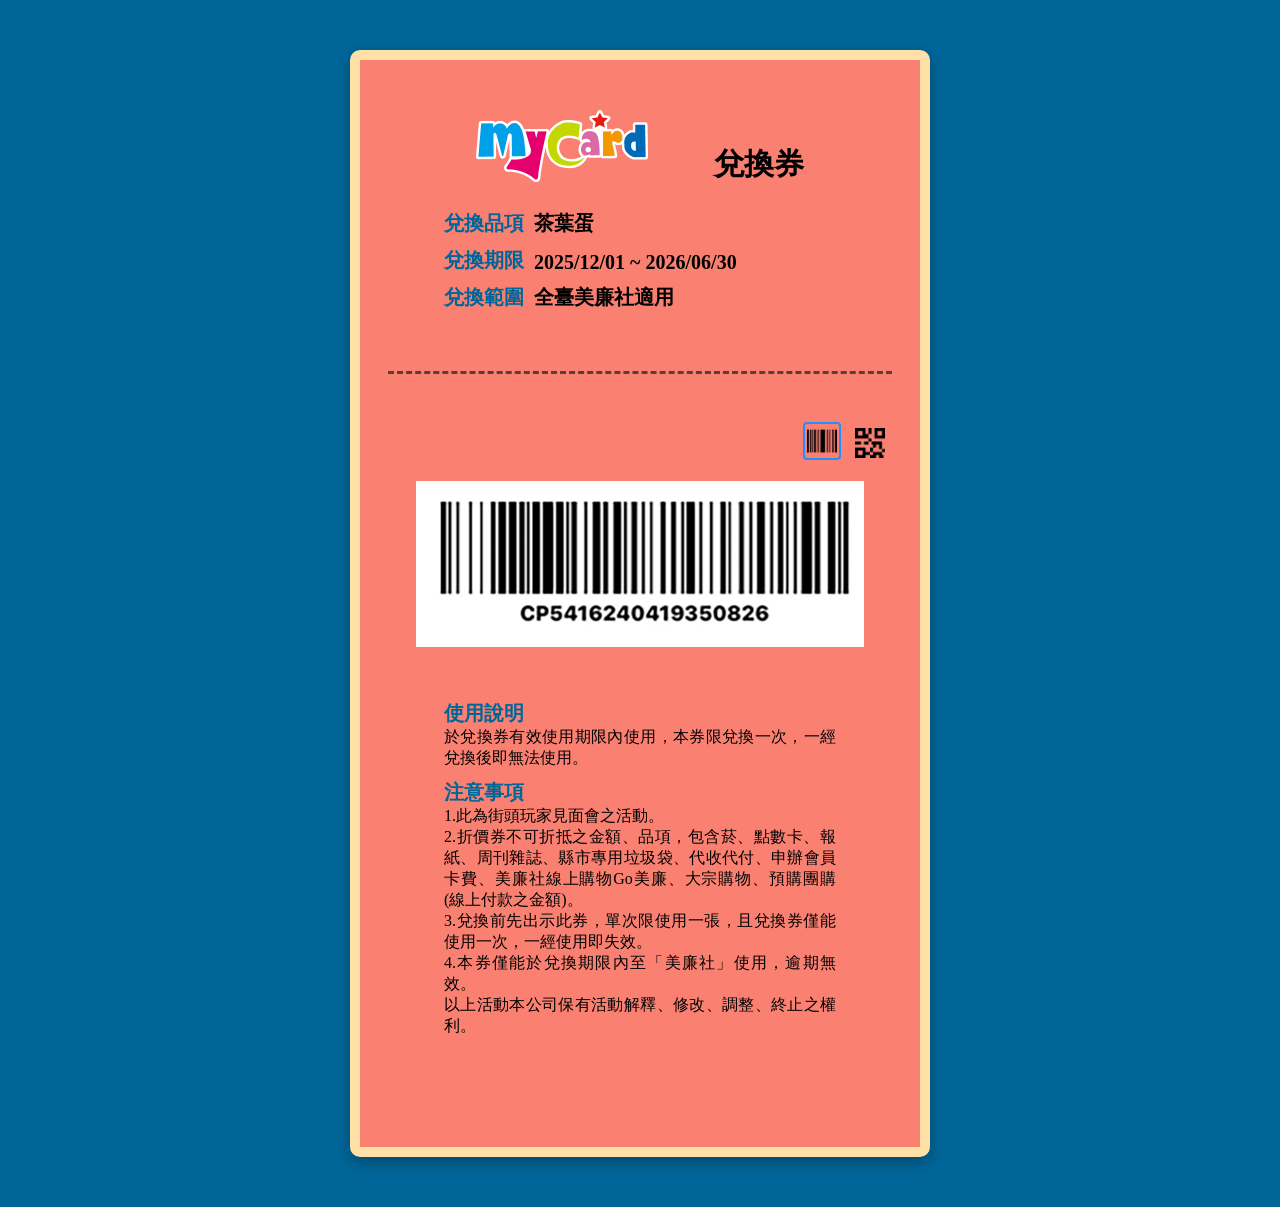
==== index.html @ 67c5b9c1 "barcode的防止跳轉程式修改" ====
<!DOCTYPE html>
<html lang="zh-TW">
<head>
    <meta charset="UTF-8">
    <meta name="viewport" content="width=device-width, initial-scale=1.0">
    <title>兌換券</title>
    <link rel="stylesheet" href="./css/reset.css">
    <link rel="stylesheet" href="./css/style.css">

   <!-- jquery引入檔 -->
   <script src="https://code.jquery.com/jquery-3.6.0.min.js"></script>
</head>
<body>
    <div class="main">
        <div class="barcode_outer">
            <div class="barcode">
                <!-- 填入活動名稱、兌換項目、兌換期限、退換範圍 -->
                <div class="barcode_info">
                    <div class="info_logo">
                        <div class="company_logo">
                            <img src="./image/mycard-logo.png" alt="">
                        </div>
                        <div class="item-text top_title">
                            <h1>兌換券</h1>
                        </div>
                    </div>
                    <div class="exchange_prize">
                        <div class="headline">兌換品項</div>
                        <div class="item-text">茶葉蛋</div>
                    </div>
                    <div class="exchange_deadline">
                        <div class="headline">兌換期限</div>
                        <div class="item-text">2025/12/01 ~ 2026/06/30</div>
                    </div>
                    <div class="exchange_ambit">
                        <div class="headline">兌換範圍</div>
                        <div class="item-text">全臺美廉社適用</div>
                    </div>
                </div>

                <!-- 兌換券虛線樣式 -->
                <div class="line_dashed"></div>

                <!-- 放置條碼或QRcode，並讓兩者可以做切換 -->
                <div class="barcode_reader">
                    <div class="change_icon">
                        <div class="icon_first">
                            <a href="" class="barcode_play change_one">
                                <img src="./image/bar-code.png" alt="">
                            </a>
                        </div>
                        <div class="change_divid"></div>
                        <div class="icon_second">
                            <a href="" class="qrcode_play  change_two">
                                <img src="./image/qr-code.png" alt="">
                            </a>
                        </div>
                    </div>
                    <div class="barcode_image_outer">
                        <img class="barcode_image" src="./image/barcode_change.png" alt="barcode">
                    </div>
                    <div class="qrcode_image_outer">
                        <img class="qrcode_image" src="./image/qrcode.png" alt="barcode">
                    </div>
                </div>

                <!-- 填入使用說明、注意事項 -->
                <div class="instruction">
                    <div class="instruction_desc">
                        <div class="headline">使用說明</div>
                        <div class="text">於兌換券有效使用期限內使用，本券限兌換一次，一經兌換後即無法使用。</div>
                    </div>
                    <div class="instruction_note">
                        <div class="headline">注意事項</div>
                        <div class="text">
                            1.此為街頭玩家見面會之活動。<br/>
                            2.折價券不可折抵之金額、品項，包含菸、點數卡、報紙、周刊雜誌、縣市專用垃圾袋、代收代付、申辦會員卡費、美廉社線上購物Go美廉、大宗購物、預購團購(線上付款之金額)。<br/>
                            3.兌換前先出示此券，單次限使用一張，且兌換券僅能使用一次，一經使用即失效。 <br/>
                            4.本券僅能於兌換期限內至「美廉社」使用，逾期無效。<br/>
                            以上活動本公司保有活動解釋、修改、調整、終止之權利。
                        </div>
                    </div>
                </div>
            </div>
        </div>
    </div>

    <script>
     $(document).ready(function() {
    // 點擊 Barcode 圖示
    $('.barcode_play').on('click', function(e) {
        e.preventDefault(); // 強力阻止預設行為
        e.stopPropagation(); // 阻止事件冒泡

        // stop(true, true) 會清除動畫佇列並立即完成當前動畫，防止閃爍
        $('.qrcode_image_outer').hide();
        $('.barcode_image_outer').stop(true, true).fadeIn();
    });

    // 點擊 QRcode 圖示
    $('.qrcode_play').on('click', function(e) {
        e.preventDefault();
        e.stopPropagation();

        $('.barcode_image_outer').hide();
        $('.qrcode_image_outer').stop(true, true).fadeIn();
    });
});
    </script>

    <script>
        $(document).ready(function() {
    $('.change_one').addClass('active');

    $('.change_icon a').on('click', function(e) {

        $('.change_icon a').removeClass('active');

        $(this).addClass('active');
    });
});
    </script>
</body>
</html>
---- css/style.css ----
/* 文字樣式設定 開始*/
.headline{
    font-size: 20px;
    font-weight: 600;
    color: #006699;
    line-height: normal;
    white-space: nowrap;
}

.item-text{
    font-size: 20px;
    font-weight: 600;
    color: #000;
    line-height: normal;
    align-self: end;
}

.text{
    font-size: 16px;
    font-weight: 500;
    color: #000;
    text-align: justify;
    line-height: normal;
}
/* 文字樣式設定 結束*/

/* 頁面樣式設定 開始 */
body{
    margin: 0;
    padding: 0;
    box-sizing: border-box;
    background-color: #006699;
}

.main{
    width: 100%;
    margin: 0 auto;
}

.barcode_outer{
    width: 100%;
    display: flex;
    justify-content: center;
    padding-bottom: 50px;
    padding-top: 50px;
}

.barcode{
    width: 60%;
    max-width: 560px;
    min-width: 355px;
    height: auto;
    display: flex;
    flex-direction: column;
    align-items: center;
    padding-top: 50px;
    padding-bottom: 50px;
    position: relative;
    border-radius: 10px;
    box-shadow: 0px 5px 15px rgba(0, 0, 0, 0.3);
    background-color: #fa8072;
    border: 10px solid #ffe0a7;
}

.barcode_info{
    width: 70%;
    display: flex;
    flex-direction: column;
    justify-content: center;
}

.info_logo{
    margin-bottom: 25px;
    display: flex;
    justify-content: space-around;
    white-space: nowrap;
}

.top_title{
    height: 100%;
    align-content: end;
}

.item-text h1{
    font-size: 30px;
    font-weight: 600;
    color: #000;
    line-height: normal;
    align-self: end;
}

.exchange_prize{
    display: flex;
    gap: 10px;
    margin-bottom: 10px;
}

.exchange_deadline{
    display: flex;
    gap: 10px;
    margin-bottom: 10px;
}

.exchange_ambit{
    display: flex;
    gap: 10px;
    margin-bottom: 10px;
}

.barcode_reader{
    width: 100%;
    display: flex;
    flex-direction: column;
    justify-content: center;
    margin-bottom: 50px;
}

.barcode_image_outer{
    width: 100%;
    text-align: center;
}

.barcode_image{
    width: 80%;
}

.qrcode_image_outer{
    width: 100%;
    text-align: center;
    display: none;
}

.qrcode_image{
    width: 60%;
}


.instruction{
    width: 70%;
    display: flex;
    flex-direction: column;
    justify-content: center;
    margin-bottom: 50px;
}

.instruction_desc{
    margin-bottom: 10px;
}

.instruction_note{
    margin-bottom: 10px;
}

/* 兌換券虛線樣式 開始*/
.line_dashed{
    width: 90%;
    border-bottom: 3px dashed #594036;
    margin-top: 50px;
    margin-bottom: 50px;
}
/* 兌換券虛線樣式 結束*/

/* 條碼切換樣式 開始*/
.barcode_reader .change_icon{
    display: flex;
    justify-content: flex-end;
    padding-right: 35px;
    align-items: center;
    margin-bottom: 20px;
}
.barcode_reader .icon_first{
    max-width: 30px;
}

.icon_first img{
    width: 100%;
}

.change_divid{
    height: 60%;
    margin-left: 10px;
    margin-right: 10px;
}

.barcode_reader .icon_second{
    max-width: 30px;
}

.icon_second img{
    width: 80%;
}

/* 藍色外框樣式 */
.change_icon a.active {
    outline: 2px solid #258eff; 
    padding: 2px;
    border-radius: 2px;       
    display: inline-block;      
    justify-items: center;
}

/* 讓圖片在連結內正常顯示 */
.change_icon img {
    display: block;
    width: 30px; 
    height: auto;
}
/* 條碼切換樣式 結束*/



/* RWD樣式 開始*/
@media(max-width:690px){
    body{
    margin: 0;
    padding: 0;
    box-sizing: border-box;
    background-color: #006699;
}

.main{
    width: 100%;
    margin: 0 auto;
}

.barcode_outer{
    width: 100%;
    display: flex;
    justify-content: center;
    padding-bottom: 50px;
    padding-top: 50px;
}

.barcode{
    width: 60%;
    max-width: 560px;
    min-width: 320px;
    height: auto;
    display: flex;
    flex-direction: column;
    align-items: center;
    padding-top: 50px;
    padding-bottom: 50px;
    position: relative;
    border-radius: 10px;
    box-shadow: 0px 5px 15px rgba(0, 0, 0, 0.3);
    background-color: #fa8072;
    border: 10px solid #ffe0a7;
}

.barcode_info{
    width: 70%;
    display: flex;
    flex-direction: column;
    justify-content: center;
}

.info_logo{
    margin-bottom: 25px;
    display: flex;
    justify-content: space-around;
    white-space: nowrap;
}

.top_title{
    height: 100%;
    align-content: end;
}

.item-text h1{
    font-size: 30px;
    font-weight: 600;
    color: #000;
    line-height: normal;
    align-self: end;
}

.exchange_prize{
    display: flex;
    gap: 10px;
    margin-bottom: 10px;
}

.exchange_deadline{
    display: flex;
    gap: 10px;
    margin-bottom: 10px;
}

.exchange_ambit{
    display: flex;
    gap: 10px;
    margin-bottom: 10px;
}

.barcode_reader{
    width: 100%;
    display: flex;
    flex-direction: column;
    justify-content: center;
    margin-bottom: 50px;
}

.barcode_image_outer{
    width: 100%;
    text-align: center;
}

.barcode_image{
    width: 80%;
}

.qrcode_image_outer{
    width: 100%;
    text-align: center;
    display: none;
}

.qrcode_image{
    width: 60%;
}


.instruction{
    width: 70%;
    display: flex;
    flex-direction: column;
    justify-content: center;
    margin-bottom: 50px;
}

.instruction_desc{
    margin-bottom: 10px;
}

.instruction_note{
    margin-bottom: 10px;
}

/* 兌換券虛線樣式 開始*/
.line_dashed{
    width: 90%;
    border-bottom: 3px dashed #594036;
    margin-top: 50px;
    margin-bottom: 50px;
}
/* 兌換券虛線樣式 結束*/

/* 條碼切換樣式 開始*/
.barcode_reader .change_icon{
    display: flex;
    justify-content: flex-end;
    padding-right: 35px;
    align-items: center;
    margin-bottom: 20px;
}
.barcode_reader .icon_first{
    max-width: 30px;
}

.icon_first img{
    width: 100%;
}

.change_divid{
    height: 60%;
    margin-left: 10px;
    margin-right: 10px;
}

.barcode_reader .icon_second{
    max-width: 30px;
}

.icon_second img{
    width: 80%;
}
/* 條碼切換樣式 結束*/
}
/* RWD樣式 結束*/


/* 頁面樣式設定 結束 */
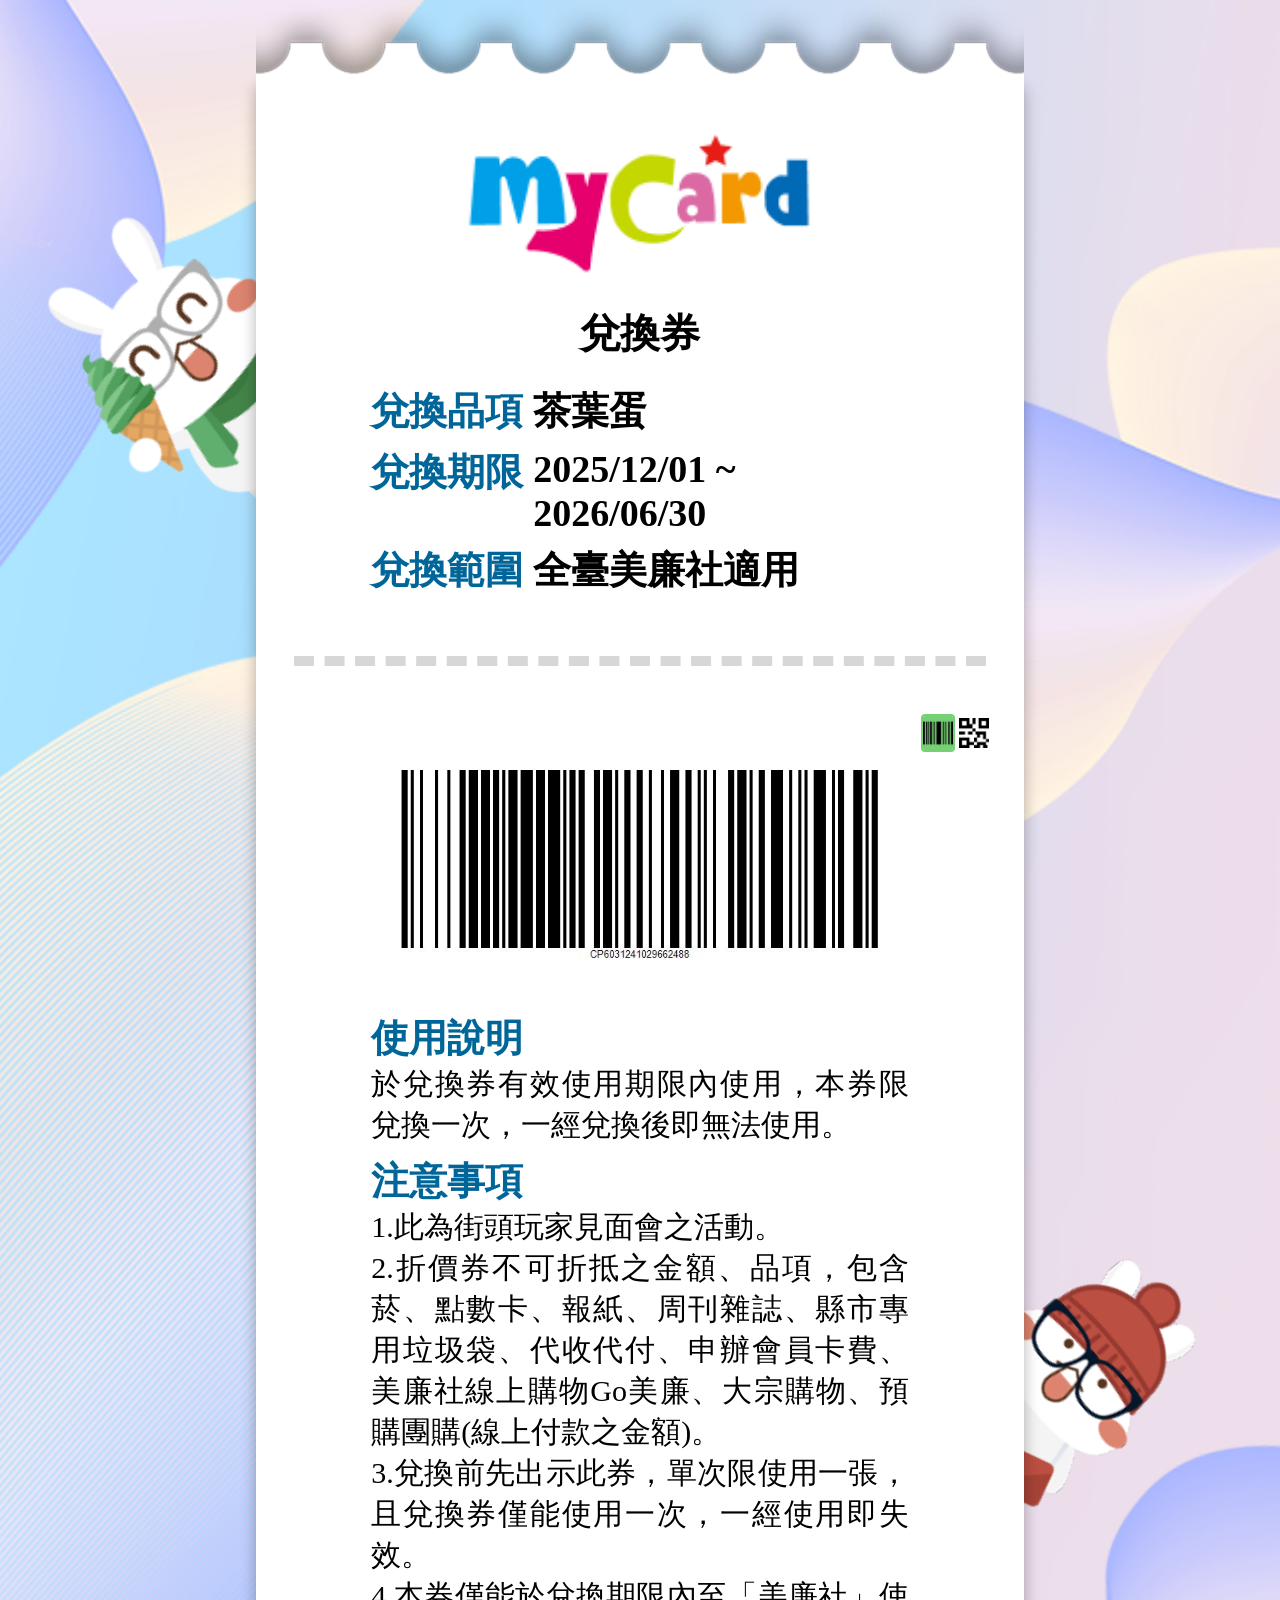
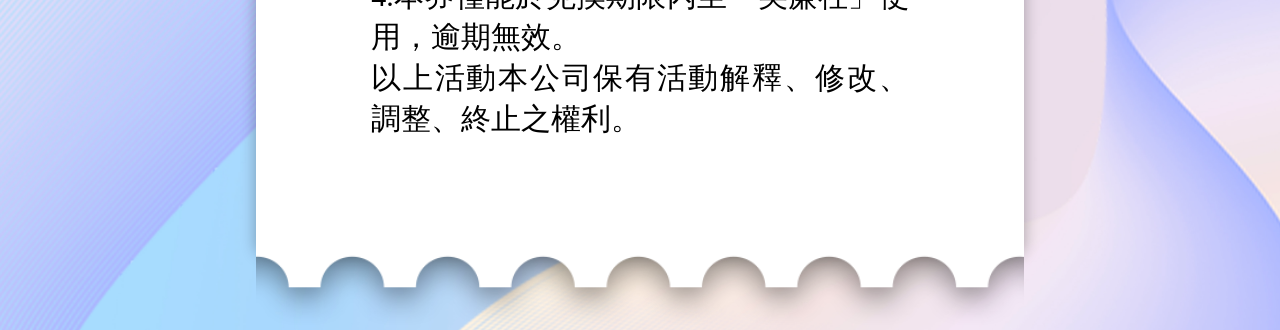
==== commit cf16014a: "css樣式修改，新增吉祥物" ====
--- a/index.html
+++ b/index.html
@@ -57,7 +57,7 @@
                         </div>
                     </div>
                     <div class="barcode_image_outer">
-                        <img class="barcode_image" src="./image/barcode_change.png" alt="barcode">
+                        <img class="barcode_image" src="./image/BarCodeImage.jpg" alt="barcode">
                     </div>
                     <div class="qrcode_image_outer">
                         <img class="qrcode_image" src="./image/qrcode.png" alt="barcode">
--- a/css/style.css
+++ b/css/style.css
@@ -1,6 +1,6 @@
 /* 文字樣式設定 開始*/
 .headline{
-    font-size: 20px;
+    font-size: 38px;
     font-weight: 600;
     color: #006699;
     line-height: normal;
@@ -8,15 +8,15 @@
 }
 
 .item-text{
-    font-size: 20px;
+    font-size: 38px;
     font-weight: 600;
     color: #000;
     line-height: normal;
-    align-self: end;
+    align-self: center;
 }
 
 .text{
-    font-size: 16px;
+    font-size: 30px;
     font-weight: 500;
     color: #000;
     text-align: justify;
@@ -29,7 +29,12 @@
     margin: 0;
     padding: 0;
     box-sizing: border-box;
-    background-color: #006699;
+    /* background-color: #2d64c0; */
+
+    background-image: url(../image/voucher_bg_1.jpg);
+    background-size: cover;
+    background-repeat: no-repeat;
+    background-position: center;
 }
 
 .main{
@@ -43,11 +48,12 @@
     justify-content: center;
     padding-bottom: 50px;
     padding-top: 50px;
+    position: relative;
 }
 
 .barcode{
     width: 60%;
-    max-width: 560px;
+    max-width: 870px;
     min-width: 355px;
     height: auto;
     display: flex;
@@ -58,9 +64,35 @@
     position: relative;
     border-radius: 10px;
     box-shadow: 0px 5px 15px rgba(0, 0, 0, 0.3);
-    background-color: #fa8072;
-    border: 10px solid #ffe0a7;
-}
+    background-color: #ffffff;
+    margin-bottom: 30px;
+    margin-top: 30px;
+}
+
+.barcode::before{
+    content: "";
+    background-image: url(../image/tickets_top.png);
+    background-repeat: no-repeat;
+    background-position: top;
+    background-size: cover;
+    height: 90px;
+    width: 100%;
+    position: absolute;
+    top: -80px;
+}
+
+.barcode::after{
+    content: "";
+    background-image: url(../image/tickets_under.png);
+    background-repeat: no-repeat;
+    background-position: center;
+    background-size: cover;
+    height: 90px;
+    width: 100%;
+    position: absolute;
+    bottom: -80px;
+}
+
 
 .barcode_info{
     width: 70%;
@@ -69,20 +101,48 @@
     justify-content: center;
 }
 
+.barcode_info::before{
+    content: "";
+    background-image: url(../image/travel-1.png);
+    background-repeat: no-repeat;
+    background-position: 100%;
+    background-size: cover;
+    height: 330px;
+    width: 250px;
+    position: absolute;
+    left: -190px;
+    transform: rotate(-40deg);
+    z-index: -1;
+}
+
 .info_logo{
     margin-bottom: 25px;
     display: flex;
-    justify-content: space-around;
+    display: flex;
+    justify-content: center;
+    flex-direction: column;
     white-space: nowrap;
+}
+
+.company_logo{
+    width: 100%;
+    display: flex;
+    justify-content: center;
+    margin-bottom: 30px;
+}
+
+.company_logo img{
+    width: 100%;
+    max-width: 350px;
 }
 
 .top_title{
     height: 100%;
-    align-content: end;
+    display: flex;
 }
 
 .item-text h1{
-    font-size: 30px;
+    font-size: 40px;
     font-weight: 600;
     color: #000;
     line-height: normal;
@@ -121,7 +181,7 @@
 }
 
 .barcode_image{
-    width: 80%;
+    width: 70%;
 }
 
 .qrcode_image_outer{
@@ -131,7 +191,7 @@
 }
 
 .qrcode_image{
-    width: 60%;
+    width: 45%;
 }
 
 
@@ -141,6 +201,20 @@
     flex-direction: column;
     justify-content: center;
     margin-bottom: 50px;
+}
+
+.instruction::after{
+    content: "";
+    background-image: url(../image/travel-2.png);
+    background-repeat: no-repeat;
+    background-position: 100%;
+    background-size: cover;
+    height: 345px;
+    width: 300px;
+    position: absolute;
+    right: -183px;
+    transform: rotate(50deg);
+    z-index: -1;
 }
 
 .instruction_desc{
@@ -154,7 +228,7 @@
 /* 兌換券虛線樣式 開始*/
 .line_dashed{
     width: 90%;
-    border-bottom: 3px dashed #594036;
+    border-bottom: 10px dashed #d7d7d7;
     margin-top: 50px;
     margin-bottom: 50px;
 }
@@ -178,8 +252,8 @@
 
 .change_divid{
     height: 60%;
-    margin-left: 10px;
-    margin-right: 10px;
+    margin-left: 3px;
+    margin-right: 3px;
 }
 
 .barcode_reader .icon_second{
@@ -192,11 +266,12 @@
 
 /* 藍色外框樣式 */
 .change_icon a.active {
-    outline: 2px solid #258eff; 
+    outline: 2px solid #49c246bf; 
     padding: 2px;
     border-radius: 2px;       
-    display: inline-block;      
-    justify-items: center;
+    display: flex;      
+    justify-content: center;
+    background-color: #49c246bf;
 }
 
 /* 讓圖片在連結內正常顯示 */
@@ -211,11 +286,43 @@
 
 /* RWD樣式 開始*/
 @media(max-width:690px){
+
+/* 文字樣式設定 開始*/
+.headline{
+    font-size: 20px;
+    font-weight: 600;
+    color: #006699;
+    line-height: normal;
+    white-space: nowrap;
+}
+
+.item-text{
+    font-size: 20px;
+    font-weight: 600;
+    color: #000;
+    line-height: normal;
+    align-self: end;
+}
+
+.text{
+    font-size: 16px;
+    font-weight: 500;
+    color: #000;
+    text-align: justify;
+    line-height: normal;
+}
+/* 文字樣式設定 結束*/
+
     body{
     margin: 0;
     padding: 0;
     box-sizing: border-box;
-    background-color: #006699;
+    /* background-color: #2d64c0; */
+
+    background-image: url(../image/voucher_bg_1.jpg);
+    background-size: cover;
+    background-repeat: no-repeat;
+    background-position: center;
 }
 
 .main{
@@ -229,11 +336,12 @@
     justify-content: center;
     padding-bottom: 50px;
     padding-top: 50px;
+    position: relative;
 }
 
 .barcode{
-    width: 60%;
-    max-width: 560px;
+    width: 90%;
+    max-width: 500px;
     min-width: 320px;
     height: auto;
     display: flex;
@@ -244,15 +352,55 @@
     position: relative;
     border-radius: 10px;
     box-shadow: 0px 5px 15px rgba(0, 0, 0, 0.3);
-    background-color: #fa8072;
-    border: 10px solid #ffe0a7;
-}
+    background-color: #ffffff;
+}
+
+.barcode::before{
+    content: "";
+    background-image: url(../image/tickets_top.png);
+    background-repeat: no-repeat;
+    background-position: top;
+    background-size: cover;
+    height: 55px;
+    width: 100%;
+    position: absolute;
+    top: -45px;
+}
+
+.barcode::after{
+    content: "";
+    background-image: url(../image/tickets_under.png);
+    background-repeat: no-repeat;
+    background-position: center;
+    background-size: cover;
+    height: 52px;
+    width: 100%;
+    position: absolute;
+    bottom: -45px;
+}
+
 
 .barcode_info{
-    width: 70%;
-    display: flex;
-    flex-direction: column;
-    justify-content: center;
+    width: 80%;
+    display: flex;
+    flex-direction: column;
+    justify-content: center;
+}
+
+.barcode_info::before{
+    content: "";
+    background-image: url(../image/travel-1.png);
+    background-repeat: no-repeat;
+    background-position: 100%;
+    background-size: cover;
+    height: 330px;
+    width: 250px;
+    position: absolute;
+    left: 0px;
+    top: -220px;
+    transform: rotate(15deg);
+    z-index: -1;
+    display: none;
 }
 
 .info_logo{
@@ -262,9 +410,21 @@
     white-space: nowrap;
 }
 
+.company_logo{
+    width: 100%;
+}
+
+.company_logo img{
+    width: 100%;
+    max-width: 250px;
+}
+
 .top_title{
     height: 100%;
-    align-content: end;
+    display: flex;
+    flex-direction: column;
+    justify-content: end;
+    align-self: center;
 }
 
 .item-text h1{
@@ -322,11 +482,26 @@
 
 
 .instruction{
-    width: 70%;
-    display: flex;
-    flex-direction: column;
-    justify-content: center;
-    margin-bottom: 50px;
+    width: 80%;
+    display: flex;
+    flex-direction: column;
+    justify-content: center;
+    margin-bottom: 0px;
+}
+
+.instruction::after{
+    content: "";
+    background-image: url(../image/travel-2.png);
+    background-repeat: no-repeat;
+    background-position: 100%;
+    background-size: cover;
+    height: 345px;
+    width: 300px;
+    position: absolute;
+    right: -183px;
+    transform: rotate(50deg);
+    z-index: -1;
+    display: none;
 }
 
 .instruction_desc{
@@ -340,7 +515,7 @@
 /* 兌換券虛線樣式 開始*/
 .line_dashed{
     width: 90%;
-    border-bottom: 3px dashed #594036;
+    border-bottom: 3px dashed #d7d7d7;
     margin-top: 50px;
     margin-bottom: 50px;
 }
@@ -379,5 +554,4 @@
 }
 /* RWD樣式 結束*/
 
-
 /* 頁面樣式設定 結束 */
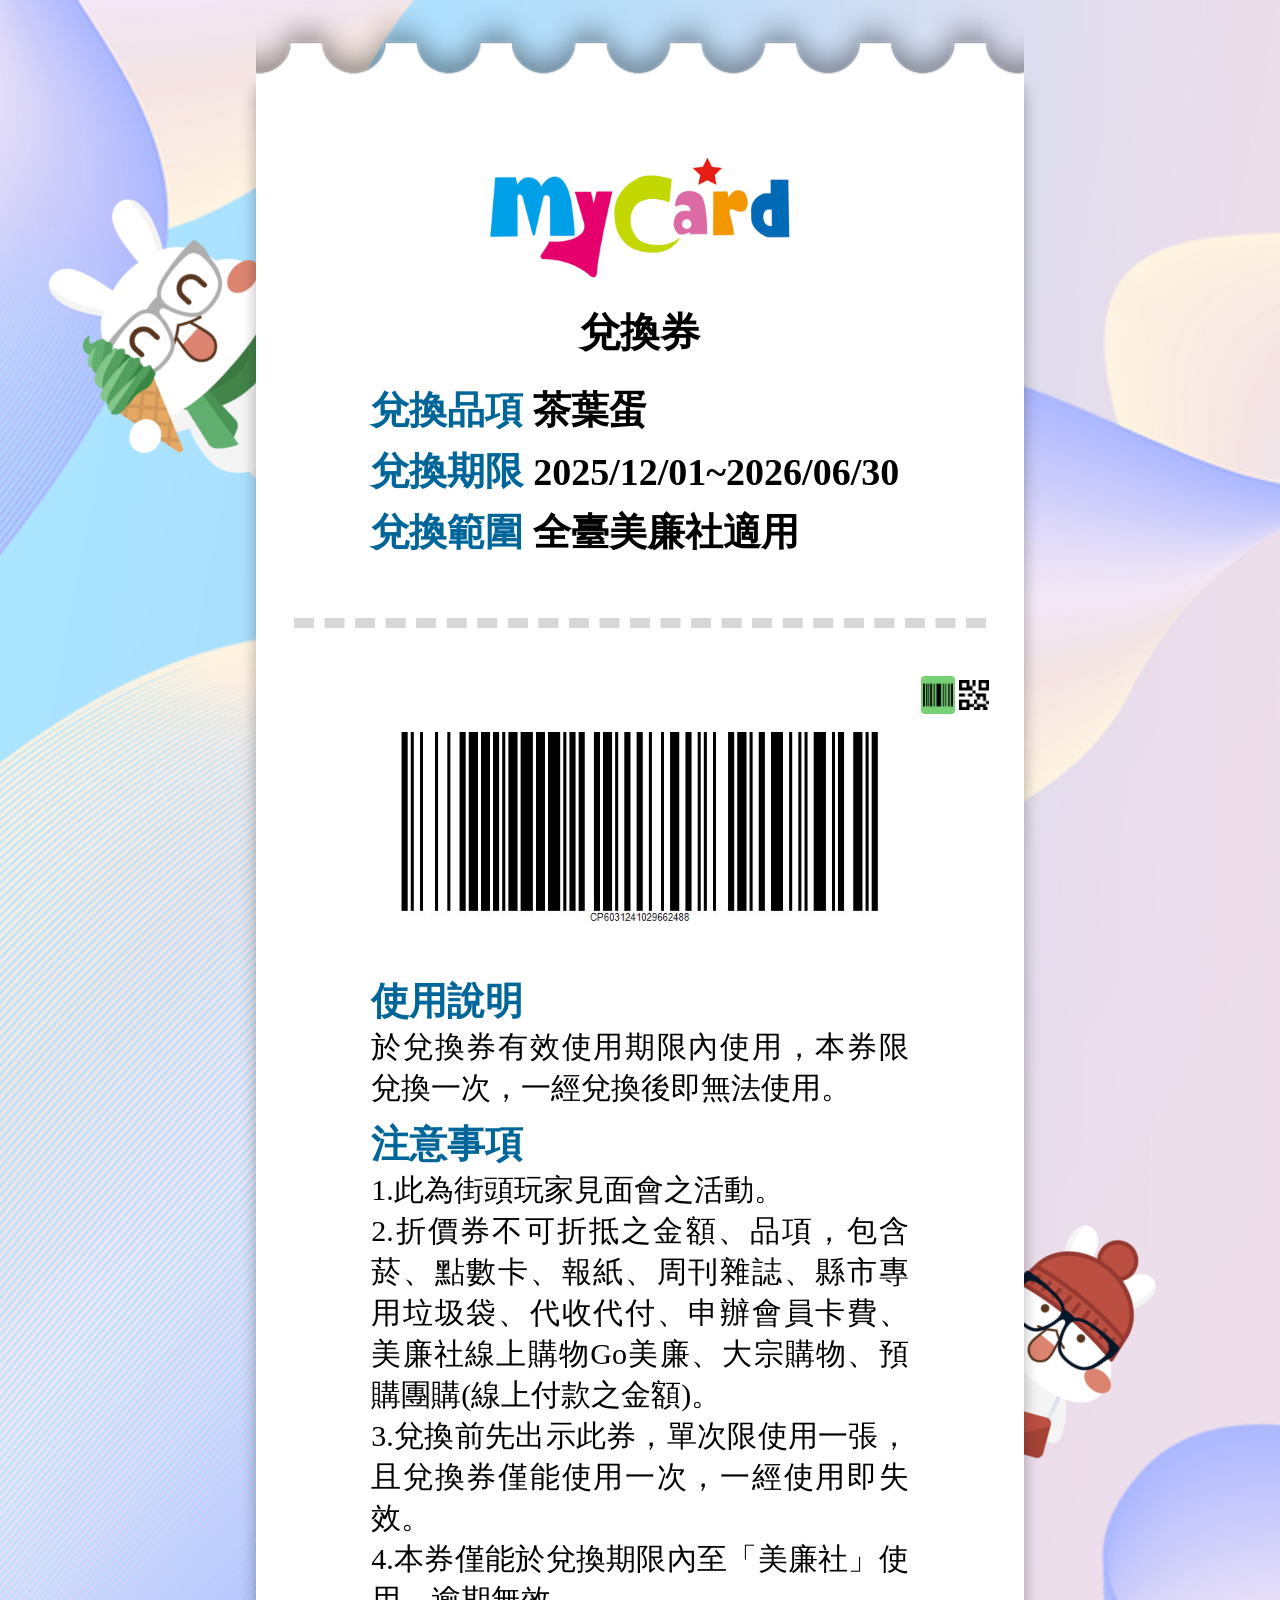
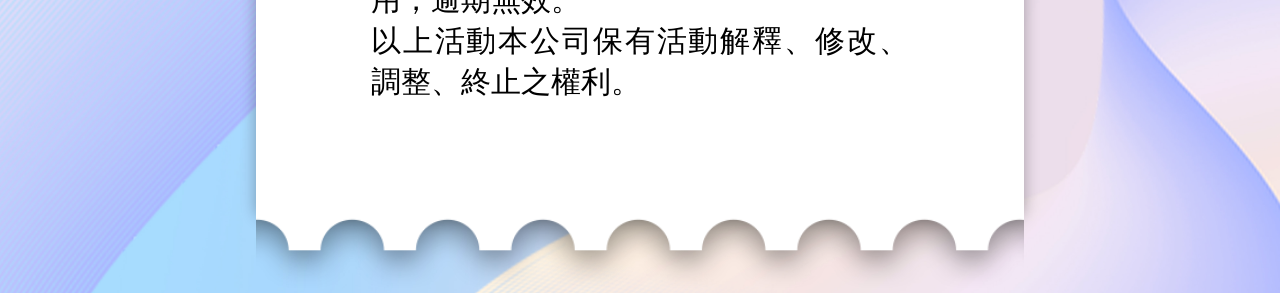
==== commit a643ac81: "修改" ====
--- a/index.html
+++ b/index.html
@@ -30,7 +30,7 @@
                     </div>
                     <div class="exchange_deadline">
                         <div class="headline">兌換期限</div>
-                        <div class="item-text">2025/12/01 ~ 2026/06/30</div>
+                        <div class="item-text">2025/12/01~2026/06/30</div>
                     </div>
                     <div class="exchange_ambit">
                         <div class="headline">兌換範圍</div>
@@ -109,7 +109,7 @@
     </script>
 
     <script>
-        $(document).ready(function() {
+    $(document).ready(function() {
     $('.change_one').addClass('active');
 
     $('.change_icon a').on('click', function(e) {
--- a/css/style.css
+++ b/css/style.css
@@ -128,7 +128,7 @@
     width: 100%;
     display: flex;
     justify-content: center;
-    margin-bottom: 30px;
+    margin-bottom: 0px;
 }
 
 .company_logo img{
@@ -209,11 +209,11 @@
     background-repeat: no-repeat;
     background-position: 100%;
     background-size: cover;
-    height: 345px;
-    width: 300px;
-    position: absolute;
-    right: -183px;
-    transform: rotate(50deg);
+    height: 300px;
+    width: 270px;
+    position: absolute;
+    right: -152px;
+    transform: rotate(40deg);
     z-index: -1;
 }
 
@@ -334,8 +334,8 @@
     width: 100%;
     display: flex;
     justify-content: center;
-    padding-bottom: 50px;
-    padding-top: 50px;
+    padding-bottom: 10px;
+    padding-top: 10px;
     position: relative;
 }
 
@@ -353,6 +353,8 @@
     border-radius: 10px;
     box-shadow: 0px 5px 15px rgba(0, 0, 0, 0.3);
     background-color: #ffffff;
+    margin-top: 35px;
+    margin-bottom: 270px;
 }
 
 .barcode::before{
@@ -393,12 +395,12 @@
     background-repeat: no-repeat;
     background-position: 100%;
     background-size: cover;
-    height: 330px;
-    width: 250px;
-    position: absolute;
-    left: 0px;
-    top: -220px;
-    transform: rotate(15deg);
+    height: 250px;
+    width: 180px;
+    position: absolute;
+    left: 98px;
+    top: -180px;
+        transform: rotate(25deg);
     z-index: -1;
     display: none;
 }
@@ -412,6 +414,7 @@
 
 .company_logo{
     width: 100%;
+    margin-bottom: 0px;
 }
 
 .company_logo img{
@@ -489,19 +492,34 @@
     margin-bottom: 0px;
 }
 
+.instruction::before{
+    content: "";
+    background-image: url(../image/travel-1.png);
+    background-repeat: no-repeat;
+    background-position: 100%;
+    background-size: cover;
+    height: 250px;
+    width: 180px;
+    position: absolute;
+    right: 0px;
+    bottom: -270px;
+    transform: rotate(0deg);
+    z-index: 2;
+}
+
 .instruction::after{
     content: "";
     background-image: url(../image/travel-2.png);
     background-repeat: no-repeat;
     background-position: 100%;
     background-size: cover;
-    height: 345px;
-    width: 300px;
-    position: absolute;
-    right: -183px;
-    transform: rotate(50deg);
-    z-index: -1;
-    display: none;
+    height: 275px;
+    width: 220px;
+    position: absolute;
+    right: 160px;
+    bottom: -280px;
+    transform: rotate(0deg);
+    z-index: 2;
 }
 
 .instruction_desc{
@@ -539,8 +557,8 @@
 
 .change_divid{
     height: 60%;
-    margin-left: 10px;
-    margin-right: 10px;
+    margin-left: 5px;
+    margin-right: 5px;
 }
 
 .barcode_reader .icon_second{
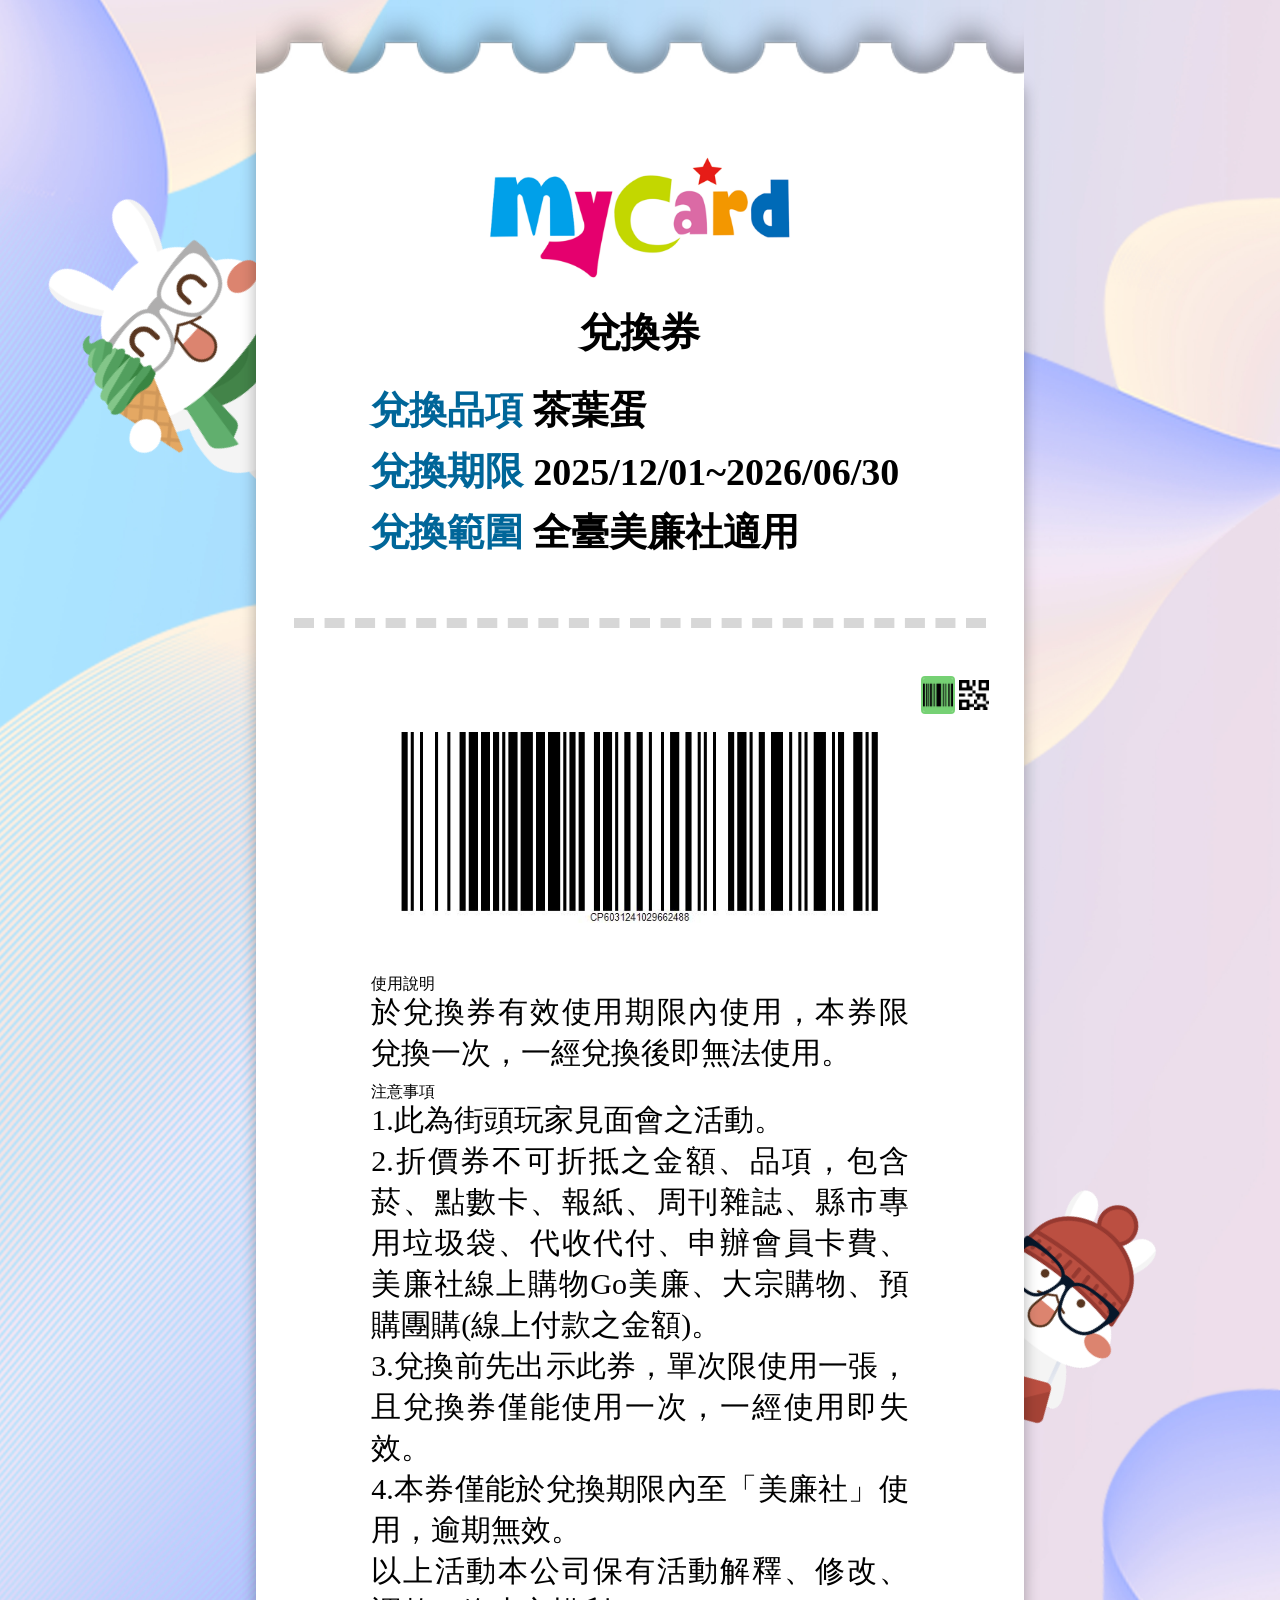
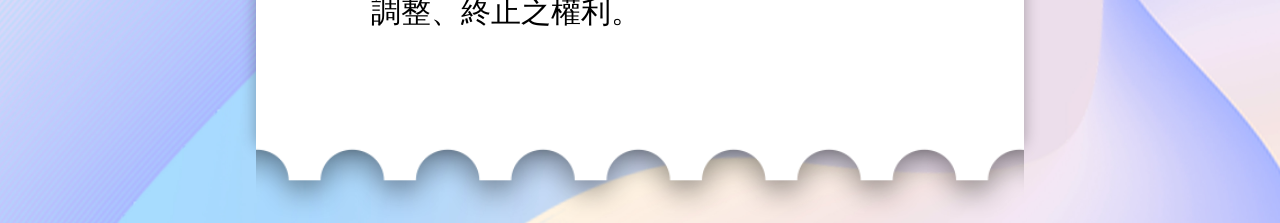
==== commit 25fbaf35: "下方討論區的標題樣式修正" ====
--- a/index.html
+++ b/index.html
@@ -30,7 +30,7 @@
                     </div>
                     <div class="exchange_deadline">
                         <div class="headline">兌換期限</div>
-                        <div class="item-text">2025/12/01~2026/06/30</div>
+                        <div class="item-text date-nowrap">2025/12/01~2026/06/30</div>
                     </div>
                     <div class="exchange_ambit">
                         <div class="headline">兌換範圍</div>
@@ -67,11 +67,11 @@
                 <!-- 填入使用說明、注意事項 -->
                 <div class="instruction">
                     <div class="instruction_desc">
-                        <div class="headline">使用說明</div>
+                        <div class="title_line">使用說明</div>
                         <div class="text">於兌換券有效使用期限內使用，本券限兌換一次，一經兌換後即無法使用。</div>
                     </div>
                     <div class="instruction_note">
-                        <div class="headline">注意事項</div>
+                        <div class="title_line">注意事項</div>
                         <div class="text">
                             1.此為街頭玩家見面會之活動。<br/>
                             2.折價券不可折抵之金額、品項，包含菸、點數卡、報紙、周刊雜誌、縣市專用垃圾袋、代收代付、申辦會員卡費、美廉社線上購物Go美廉、大宗購物、預購團購(線上付款之金額)。<br/>
--- a/css/style.css
+++ b/css/style.css
@@ -13,6 +13,7 @@
     color: #000;
     line-height: normal;
     align-self: center;
+    overflow-wrap: anywhere;
 }
 
 .text{
@@ -54,7 +55,6 @@
 .barcode{
     width: 60%;
     max-width: 870px;
-    min-width: 355px;
     height: auto;
     display: flex;
     flex-direction: column;
@@ -289,6 +289,14 @@
 
 /* 文字樣式設定 開始*/
 .headline{
+    font-size: 4.367vw;
+    font-weight: 600;
+    color: #006699;
+    line-height: normal;
+    white-space: nowrap;
+}
+
+.title_line{
     font-size: 20px;
     font-weight: 600;
     color: #006699;
@@ -297,7 +305,7 @@
 }
 
 .item-text{
-    font-size: 20px;
+    font-size: 4.367vw;
     font-weight: 600;
     color: #000;
     line-height: normal;
@@ -311,6 +319,10 @@
     text-align: justify;
     line-height: normal;
 }
+
+.date-nowrap{
+    white-space: nowrap;
+}
 /* 文字樣式設定 結束*/
 
     body{
@@ -342,13 +354,12 @@
 .barcode{
     width: 90%;
     max-width: 500px;
-    min-width: 320px;
     height: auto;
     display: flex;
     flex-direction: column;
     align-items: center;
-    padding-top: 50px;
-    padding-bottom: 50px;
+    padding-top: 25px;
+    padding-bottom: 25px;
     position: relative;
     border-radius: 10px;
     box-shadow: 0px 5px 15px rgba(0, 0, 0, 0.3);
@@ -441,19 +452,19 @@
 .exchange_prize{
     display: flex;
     gap: 10px;
-    margin-bottom: 10px;
+    margin-bottom: 2px;
 }
 
 .exchange_deadline{
     display: flex;
     gap: 10px;
-    margin-bottom: 10px;
+    margin-bottom: 2px;
 }
 
 .exchange_ambit{
     display: flex;
     gap: 10px;
-    margin-bottom: 10px;
+    margin-bottom: 2px;
 }
 
 .barcode_reader{
@@ -461,7 +472,7 @@
     display: flex;
     flex-direction: column;
     justify-content: center;
-    margin-bottom: 50px;
+    margin-bottom: 25px;
 }
 
 .barcode_image_outer{
@@ -516,7 +527,7 @@
     height: 275px;
     width: 220px;
     position: absolute;
-    right: 160px;
+    right: 130px;
     bottom: -280px;
     transform: rotate(0deg);
     z-index: 2;
@@ -534,8 +545,8 @@
 .line_dashed{
     width: 90%;
     border-bottom: 3px dashed #d7d7d7;
-    margin-top: 50px;
-    margin-bottom: 50px;
+    margin-top: 25px;
+    margin-bottom: 25px;
 }
 /* 兌換券虛線樣式 結束*/
 
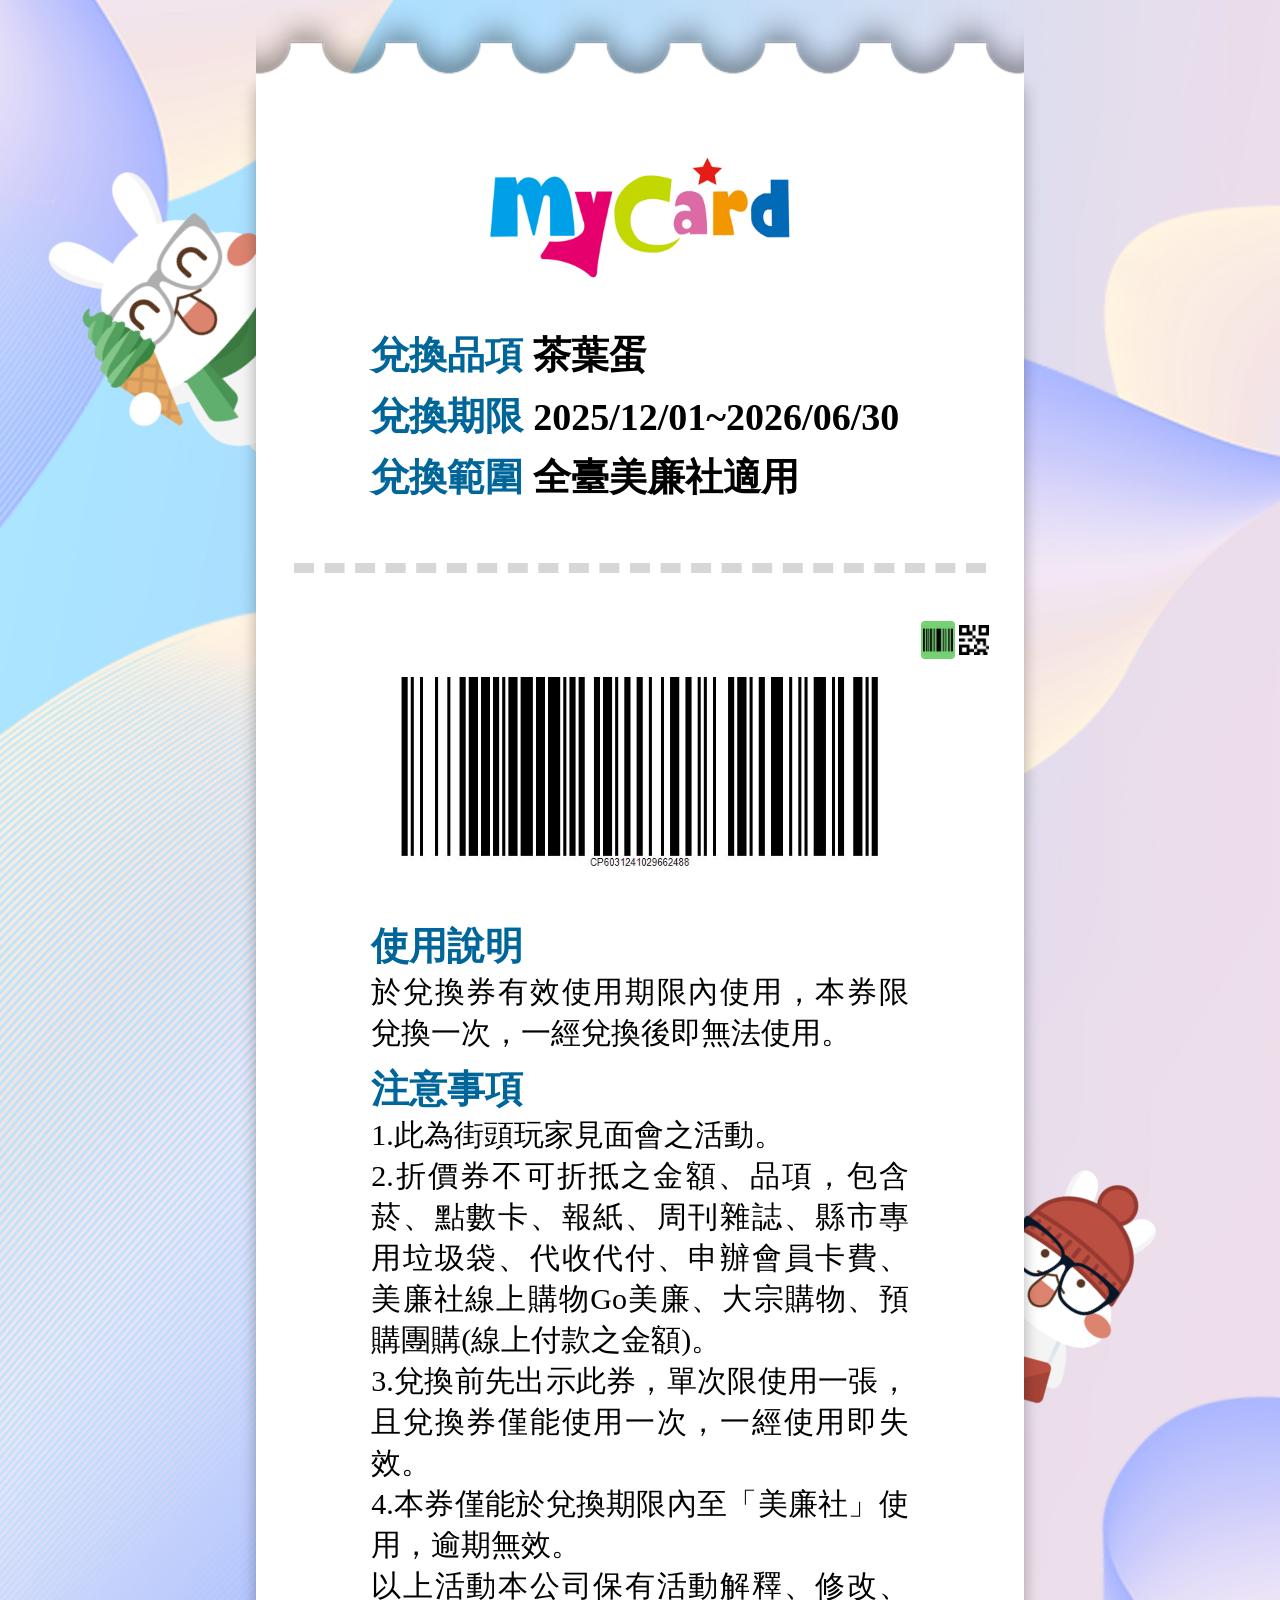
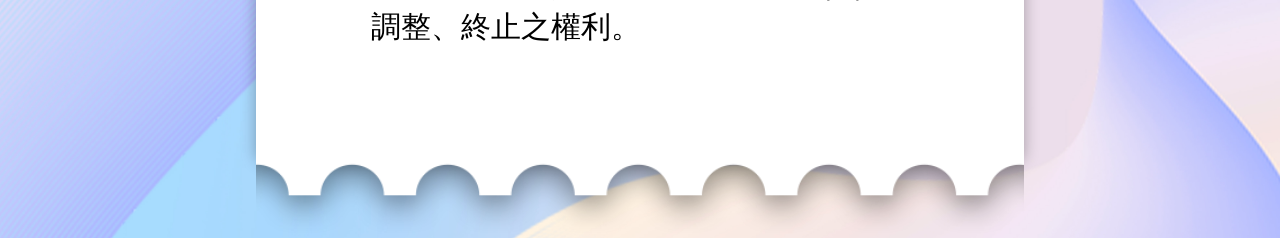
==== commit 2dab74ae: "樣式修改" ====
--- a/index.html
+++ b/index.html
@@ -21,7 +21,7 @@
                             <img src="./image/mycard-logo.png" alt="">
                         </div>
                         <div class="item-text top_title">
-                            <h1>兌換券</h1>
+                            <h1></h1>
                         </div>
                     </div>
                     <div class="exchange_prize">
--- a/css/style.css
+++ b/css/style.css
@@ -1,5 +1,13 @@
 /* 文字樣式設定 開始*/
 .headline{
+    font-size: 38px;
+    font-weight: 600;
+    color: #006699;
+    line-height: normal;
+    white-space: nowrap;
+}
+
+.title_line{
     font-size: 38px;
     font-weight: 600;
     color: #006699;
@@ -285,7 +293,7 @@
 
 
 /* RWD樣式 開始*/
-@media(max-width:690px){
+@media(max-width:1200px){
 
 /* 文字樣式設定 開始*/
 .headline{
@@ -297,7 +305,7 @@
 }
 
 .title_line{
-    font-size: 20px;
+    font-size: 24px;
     font-weight: 600;
     color: #006699;
     line-height: normal;
@@ -313,7 +321,7 @@
 }
 
 .text{
-    font-size: 16px;
+    font-size: 20px;
     font-weight: 500;
     color: #000;
     text-align: justify;
@@ -329,8 +337,9 @@
     margin: 0;
     padding: 0;
     box-sizing: border-box;
-    /* background-color: #2d64c0; */
-
+    
+    background-color: rgba(0, 0, 0, 0.2);
+    background-blend-mode: multiply;
     background-image: url(../image/voucher_bg_1.jpg);
     background-size: cover;
     background-repeat: no-repeat;
@@ -353,7 +362,7 @@
 
 .barcode{
     width: 90%;
-    max-width: 500px;
+    max-width: 870px;
     height: auto;
     display: flex;
     flex-direction: column;
@@ -374,10 +383,10 @@
     background-repeat: no-repeat;
     background-position: top;
     background-size: cover;
-    height: 55px;
-    width: 100%;
-    position: absolute;
-    top: -45px;
+    height: 90px;
+    width: 100%;
+    position: absolute;
+    top: -80px;
 }
 
 .barcode::after{
@@ -386,10 +395,10 @@
     background-repeat: no-repeat;
     background-position: center;
     background-size: cover;
-    height: 52px;
-    width: 100%;
-    position: absolute;
-    bottom: -45px;
+    height: 90px;
+    width: 100%;
+    position: absolute;
+    bottom: -77px;
 }
 
 
@@ -430,7 +439,7 @@
 
 .company_logo img{
     width: 100%;
-    max-width: 250px;
+    max-width: 450px;
 }
 
 .top_title{
@@ -442,7 +451,7 @@
 }
 
 .item-text h1{
-    font-size: 30px;
+    font-size: 4.367vw;
     font-weight: 600;
     color: #000;
     line-height: normal;
@@ -581,6 +590,306 @@
 }
 /* 條碼切換樣式 結束*/
 }
+
+
+
+@media(max-width:690px){
+
+/* 文字樣式設定 開始*/
+.headline{
+    font-size: 4.367vw;
+    font-weight: 600;
+    color: #006699;
+    line-height: normal;
+    white-space: nowrap;
+}
+
+.title_line{
+    font-size: 14px;
+    font-weight: 600;
+    color: #006699;
+    line-height: normal;
+    white-space: nowrap;
+}
+
+.item-text{
+    font-size: 4.367vw;
+    font-weight: 600;
+    color: #000;
+    line-height: normal;
+    align-self: end;
+}
+
+.text{
+    font-size: 12px;
+    font-weight: 500;
+    color: #000;
+    text-align: justify;
+    line-height: normal;
+}
+
+.date-nowrap{
+    white-space: nowrap;
+}
+/* 文字樣式設定 結束*/
+
+    body{
+    margin: 0;
+    padding: 0;
+    box-sizing: border-box;
+
+    background-color: rgba(0, 0, 0, 0.2);
+    background-blend-mode: multiply;
+    background-image: url(../image/voucher_bg_1.jpg);
+    background-size: cover;
+    background-repeat: no-repeat;
+    background-position: center;
+}
+
+.main{
+    width: 100%;
+    margin: 0 auto;
+}
+
+.barcode_outer{
+    width: 100%;
+    display: flex;
+    justify-content: center;
+    padding-bottom: 10px;
+    padding-top: 10px;
+    position: relative;
+}
+
+.barcode{
+    width: 90%;
+    max-width: 500px;
+    height: auto;
+    display: flex;
+    flex-direction: column;
+    align-items: center;
+    padding-top: 25px;
+    padding-bottom: 25px;
+    position: relative;
+    border-radius: 10px;
+    box-shadow: 0px 5px 15px rgba(0, 0, 0, 0.3);
+    background-color: #ffffff;
+    margin-top: 35px;
+    margin-bottom: 270px;
+}
+
+.barcode::before{
+    content: "";
+    background-image: url(../image/tickets_top.png);
+    background-repeat: no-repeat;
+    background-position: top;
+    background-size: cover;
+    height: 55px;
+    width: 100%;
+    position: absolute;
+    top: -45px;
+}
+
+.barcode::after{
+    content: "";
+    background-image: url(../image/tickets_under.png);
+    background-repeat: no-repeat;
+    background-position: center;
+    background-size: cover;
+    height: 52px;
+    width: 100%;
+    position: absolute;
+    bottom: -45px;
+}
+
+
+.barcode_info{
+    width: 80%;
+    display: flex;
+    flex-direction: column;
+    justify-content: center;
+}
+
+.barcode_info::before{
+    content: "";
+    background-image: url(../image/travel-1.png);
+    background-repeat: no-repeat;
+    background-position: 100%;
+    background-size: cover;
+    height: 250px;
+    width: 180px;
+    position: absolute;
+    left: 98px;
+    top: -180px;
+        transform: rotate(25deg);
+    z-index: -1;
+    display: none;
+}
+
+.info_logo{
+    margin-bottom: 25px;
+    display: flex;
+    justify-content: space-around;
+    white-space: nowrap;
+}
+
+.company_logo{
+    width: 100%;
+    margin-bottom: 0px;
+}
+
+.company_logo img{
+    width: 100%;
+    max-width: 250px;
+}
+
+.top_title{
+    height: 100%;
+    display: flex;
+    flex-direction: column;
+    justify-content: end;
+    align-self: center;
+}
+
+.item-text h1{
+    font-size: 30px;
+    font-weight: 600;
+    color: #000;
+    line-height: normal;
+    align-self: end;
+}
+
+.exchange_prize{
+    display: flex;
+    gap: 10px;
+    margin-bottom: 2px;
+}
+
+.exchange_deadline{
+    display: flex;
+    gap: 10px;
+    margin-bottom: 2px;
+}
+
+.exchange_ambit{
+    display: flex;
+    gap: 10px;
+    margin-bottom: 2px;
+}
+
+.barcode_reader{
+    width: 100%;
+    display: flex;
+    flex-direction: column;
+    justify-content: center;
+    margin-bottom: 25px;
+}
+
+.barcode_image_outer{
+    width: 100%;
+    text-align: center;
+}
+
+.barcode_image{
+    width: 80%;
+}
+
+.qrcode_image_outer{
+    width: 100%;
+    text-align: center;
+    display: none;
+}
+
+.qrcode_image{
+    width: 60%;
+}
+
+
+.instruction{
+    width: 80%;
+    display: flex;
+    flex-direction: column;
+    justify-content: center;
+    margin-bottom: 0px;
+}
+
+.instruction::before{
+    content: "";
+    background-image: url(../image/travel-1.png);
+    background-repeat: no-repeat;
+    background-position: 100%;
+    background-size: cover;
+    height: 250px;
+    width: 180px;
+    position: absolute;
+    right: 0px;
+    bottom: -270px;
+    transform: rotate(0deg);
+    z-index: 2;
+}
+
+.instruction::after{
+    content: "";
+    background-image: url(../image/travel-2.png);
+    background-repeat: no-repeat;
+    background-position: 100%;
+    background-size: cover;
+    height: 275px;
+    width: 220px;
+    position: absolute;
+    right: 130px;
+    bottom: -280px;
+    transform: rotate(0deg);
+    z-index: 2;
+}
+
+.instruction_desc{
+    margin-bottom: 10px;
+}
+
+.instruction_note{
+    margin-bottom: 10px;
+}
+
+/* 兌換券虛線樣式 開始*/
+.line_dashed{
+    width: 90%;
+    border-bottom: 3px dashed #d7d7d7;
+    margin-top: 25px;
+    margin-bottom: 25px;
+}
+/* 兌換券虛線樣式 結束*/
+
+/* 條碼切換樣式 開始*/
+.barcode_reader .change_icon{
+    display: flex;
+    justify-content: flex-end;
+    padding-right: 35px;
+    align-items: center;
+    margin-bottom: 20px;
+}
+.barcode_reader .icon_first{
+    max-width: 30px;
+}
+
+.icon_first img{
+    width: 100%;
+}
+
+.change_divid{
+    height: 60%;
+    margin-left: 5px;
+    margin-right: 5px;
+}
+
+.barcode_reader .icon_second{
+    max-width: 30px;
+}
+
+.icon_second img{
+    width: 80%;
+}
+/* 條碼切換樣式 結束*/
+}
 /* RWD樣式 結束*/
 
 /* 頁面樣式設定 結束 */
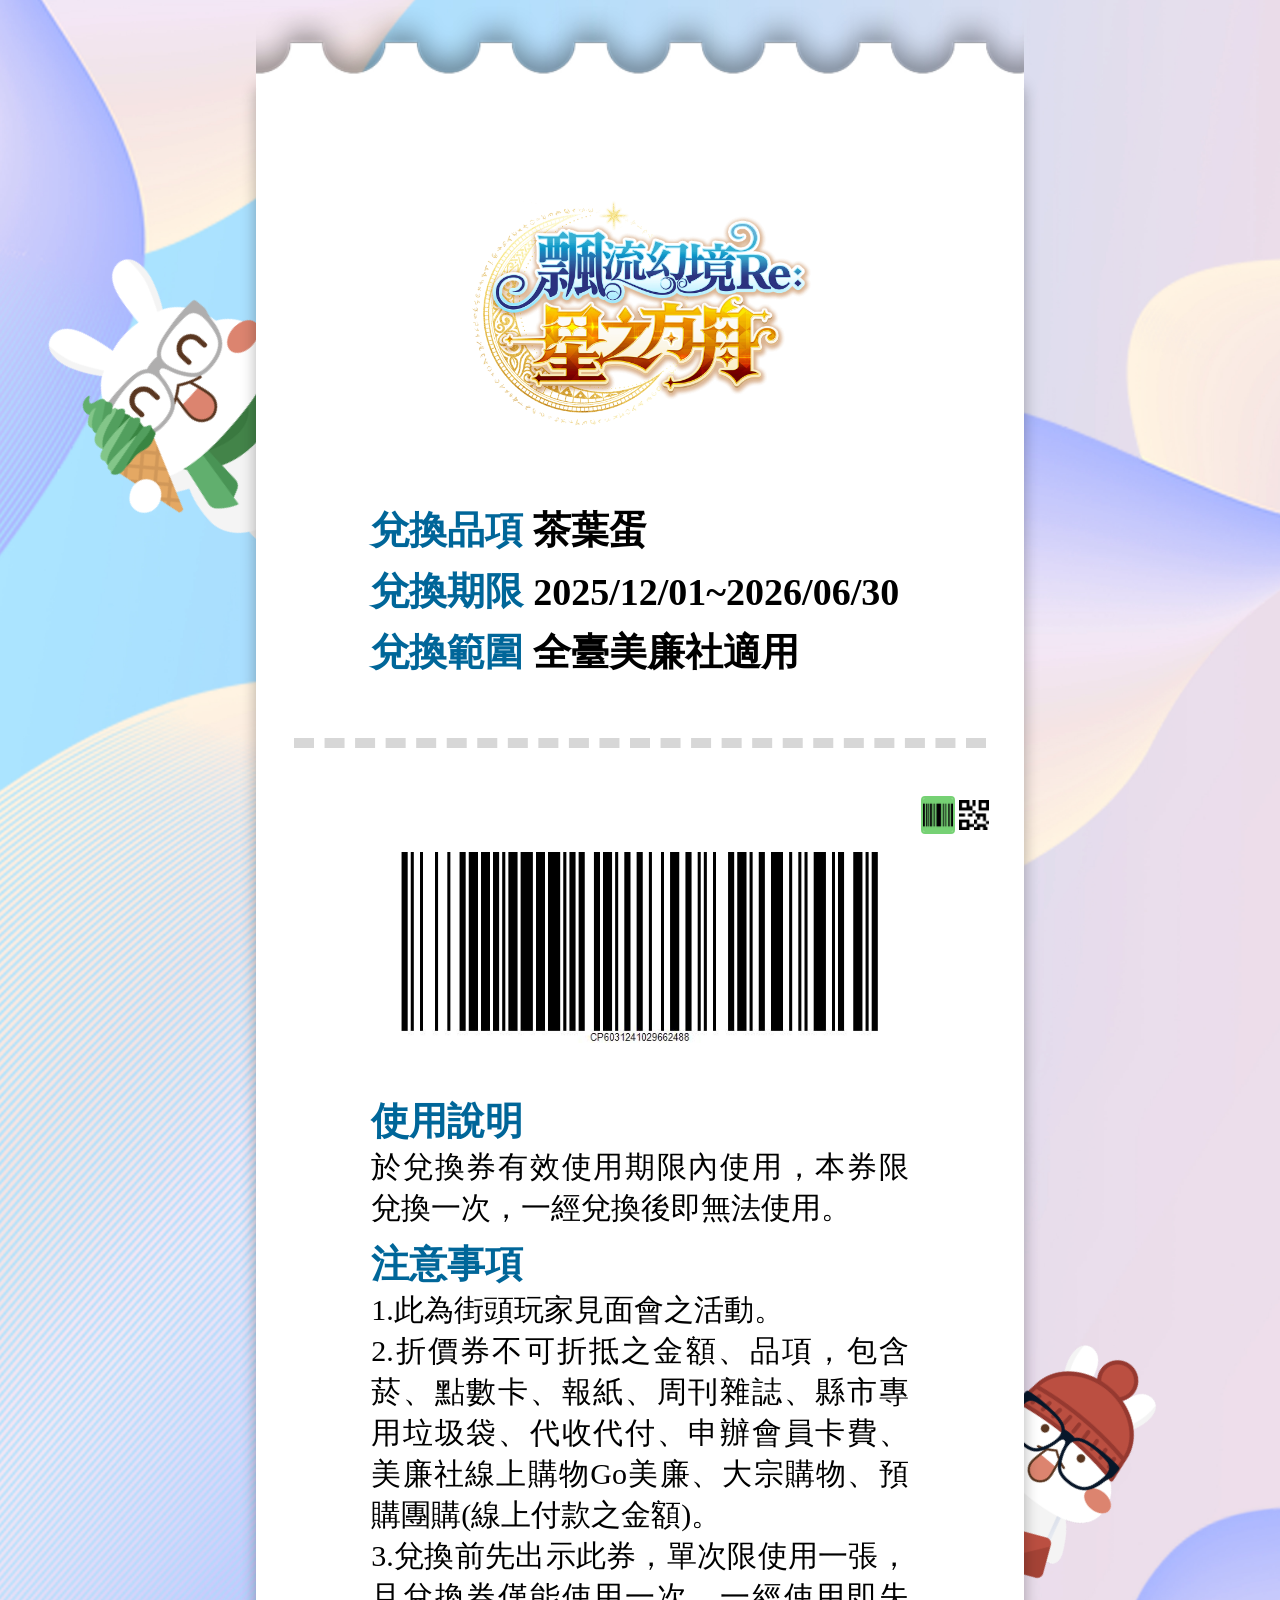
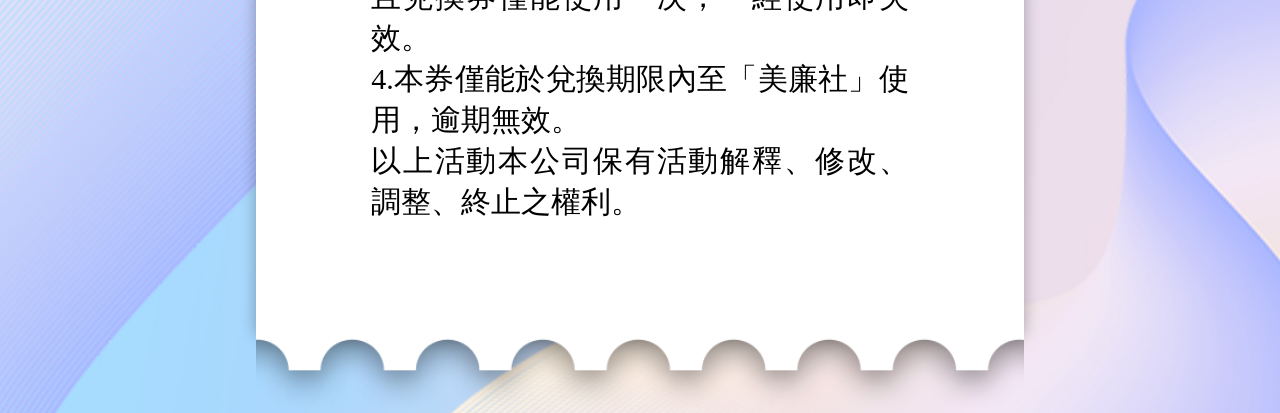
==== commit 261a47e6: "圖片修改" ====
--- a/index.html
+++ b/index.html
@@ -18,7 +18,7 @@
                 <div class="barcode_info">
                     <div class="info_logo">
                         <div class="company_logo">
-                            <img src="./image/mycard-logo.png" alt="">
+                            <img src="./image/Wonderland.png" alt="">
                         </div>
                         <div class="item-text top_title">
                             <h1></h1>
--- a/css/style.css
+++ b/css/style.css
@@ -426,7 +426,7 @@
 }
 
 .info_logo{
-    margin-bottom: 25px;
+    margin-bottom: 15px;
     display: flex;
     justify-content: space-around;
     white-space: nowrap;
@@ -605,7 +605,7 @@
 }
 
 .title_line{
-    font-size: 14px;
+    font-size: 15px;
     font-weight: 600;
     color: #006699;
     line-height: normal;
@@ -621,7 +621,7 @@
 }
 
 .text{
-    font-size: 12px;
+    font-size: 13px;
     font-weight: 500;
     color: #000;
     text-align: justify;
@@ -726,7 +726,7 @@
 }
 
 .info_logo{
-    margin-bottom: 25px;
+    margin-bottom: 5px;
     display: flex;
     justify-content: space-around;
     white-space: nowrap;
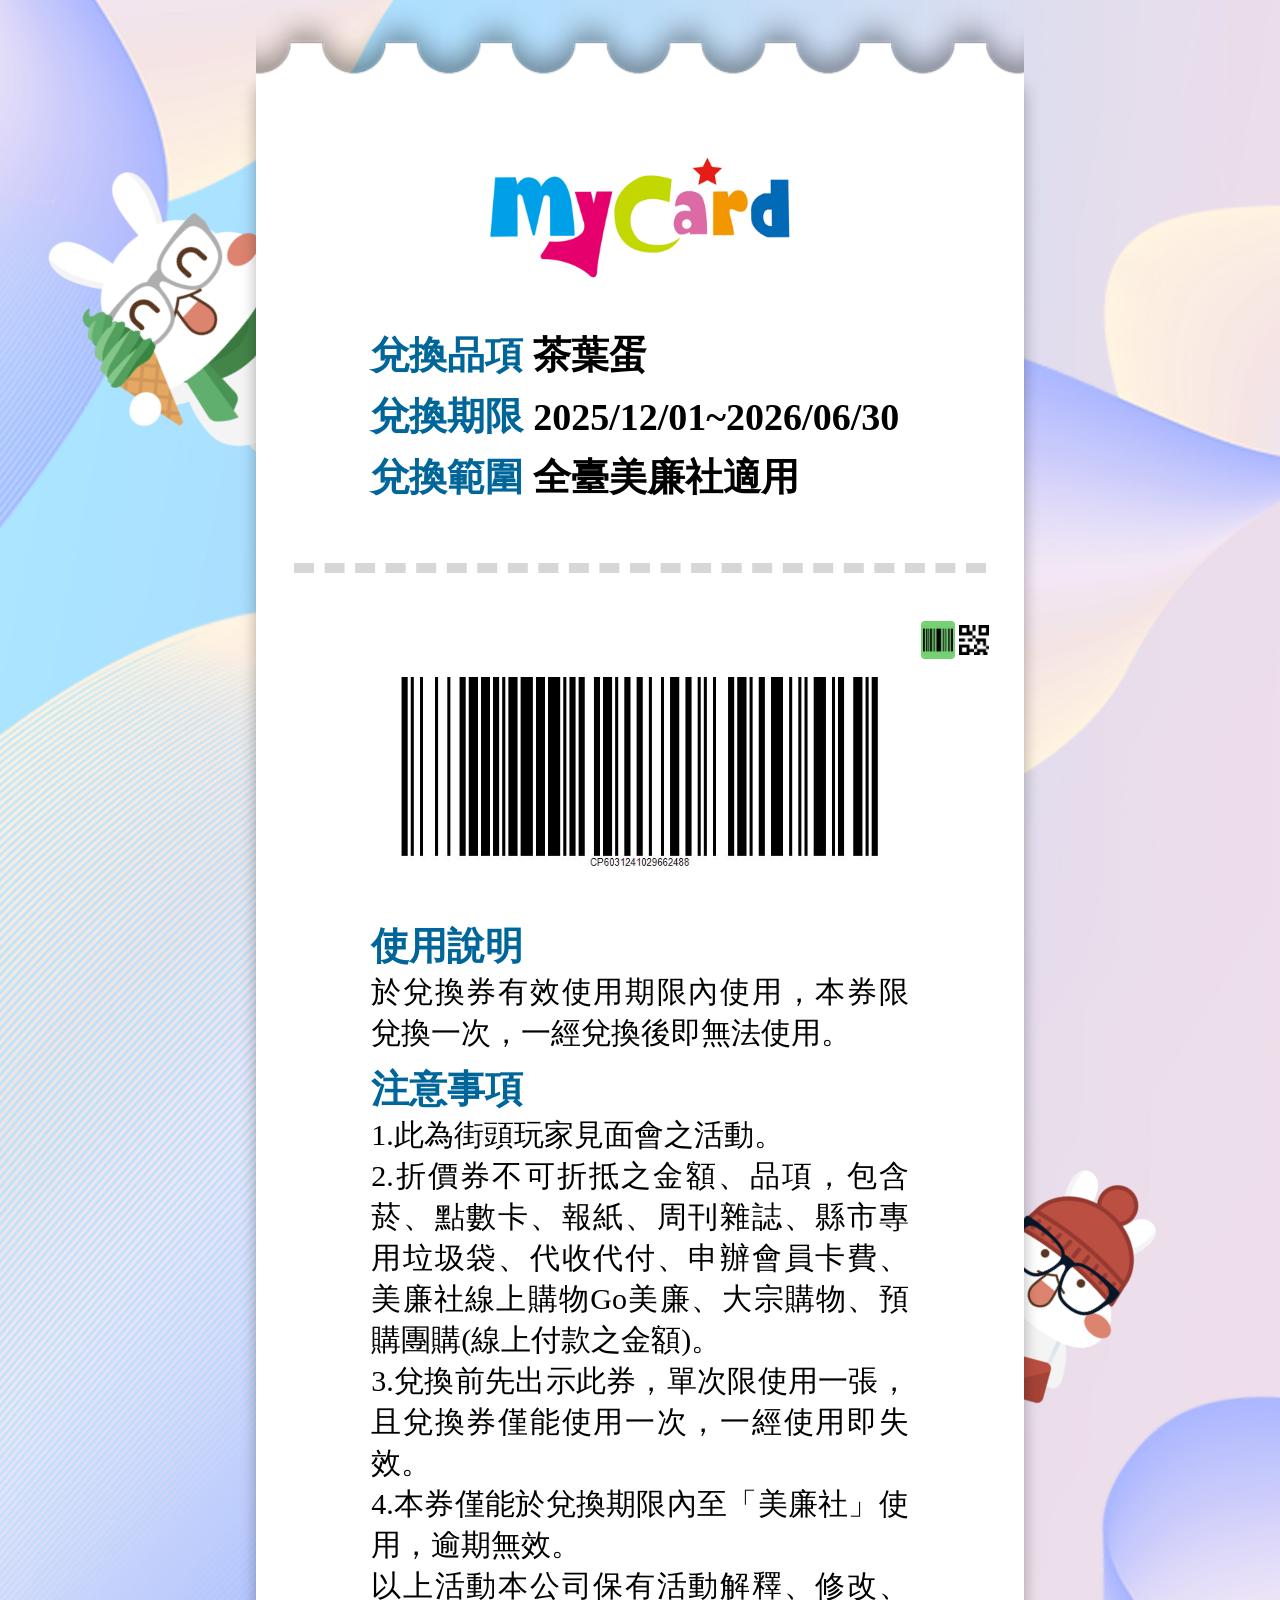
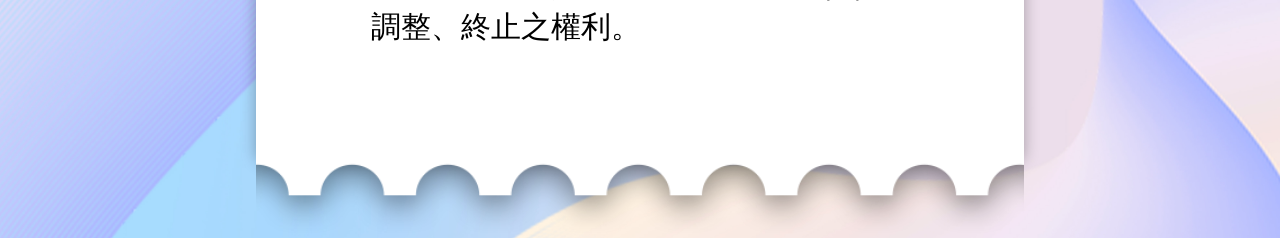
==== commit 3591b289: "logo測試修改" ====
--- a/index.html
+++ b/index.html
@@ -18,7 +18,7 @@
                 <div class="barcode_info">
                     <div class="info_logo">
                         <div class="company_logo">
-                            <img src="./image/Wonderland.png" alt="">
+                            <img src="./image/mycard-logo.png" alt="">
                         </div>
                         <div class="item-text top_title">
                             <h1></h1>
